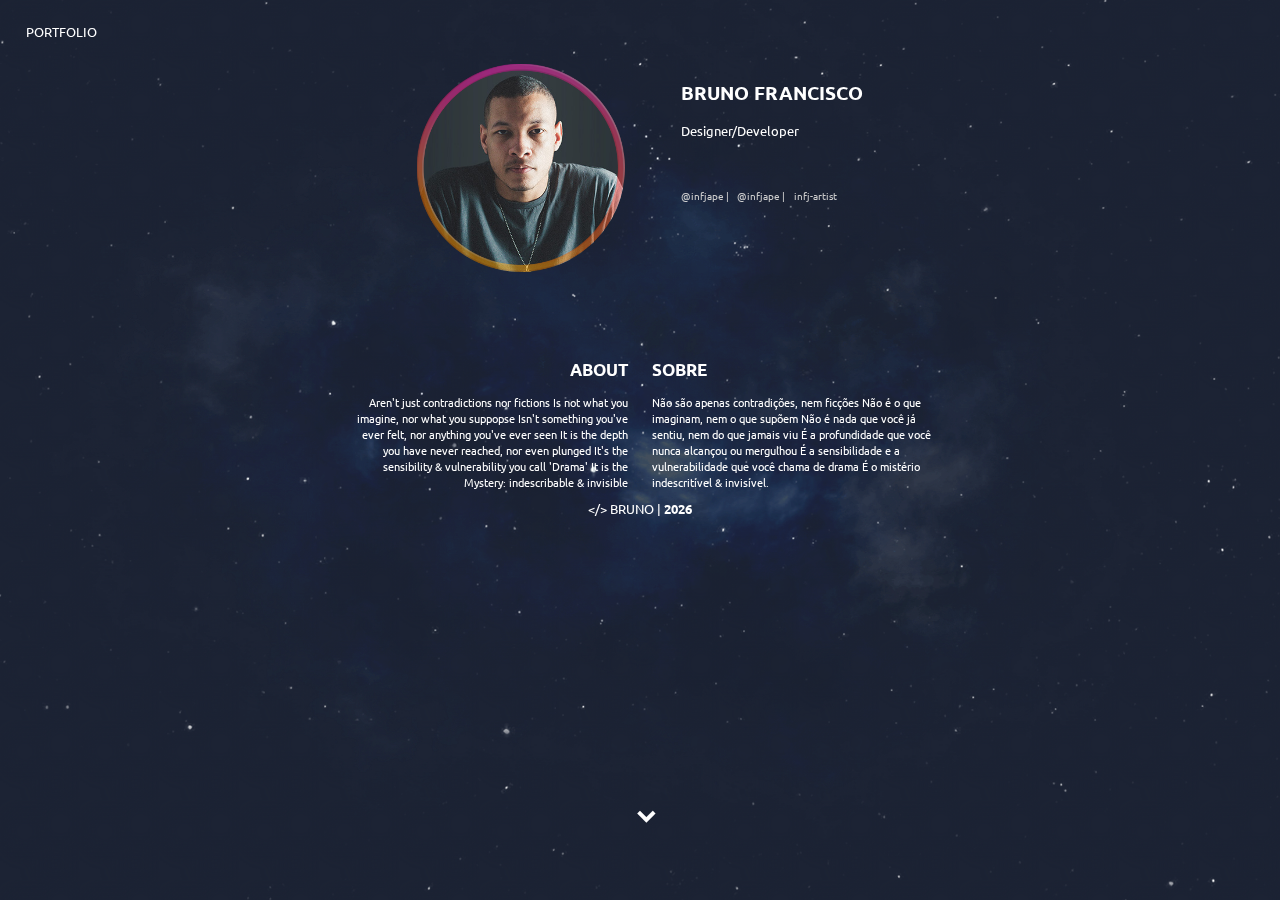
==== index.html @ a32430fe "React Site!" ====
<!doctype html><html lang="en"><head><meta charset="utf-8"/><link rel="icon" href="/favicon.ico"/><meta name="viewport" content="width=device-width,initial-scale=1"/><meta name="theme-color" content="#000000"/><meta name="description" content="Web site created using create-react-app"/><link href="https://fonts.googleapis.com/css2?family=Ubuntu:ital,wght@0,300;0,400;0,500;0,700;1,300;1,400;1,500;1,700&display=swap" rel="stylesheet"><link rel="apple-touch-icon" href="/logo192.png"/><link rel="manifest" href="/manifest.json"/><title>BRVN</title><link href="/static/css/main.09703f34.chunk.css" rel="stylesheet"></head><body id="root"><noscript>You need to enable JavaScript to run this app.</noscript><script>!function(e){function r(r){for(var n,l,a=r[0],f=r[1],i=r[2],p=0,s=[];p<a.length;p++)l=a[p],Object.prototype.hasOwnProperty.call(o,l)&&o[l]&&s.push(o[l][0]),o[l]=0;for(n in f)Object.prototype.hasOwnProperty.call(f,n)&&(e[n]=f[n]);for(c&&c(r);s.length;)s.shift()();return u.push.apply(u,i||[]),t()}function t(){for(var e,r=0;r<u.length;r++){for(var t=u[r],n=!0,a=1;a<t.length;a++){var f=t[a];0!==o[f]&&(n=!1)}n&&(u.splice(r--,1),e=l(l.s=t[0]))}return e}var n={},o={1:0},u=[];function l(r){if(n[r])return n[r].exports;var t=n[r]={i:r,l:!1,exports:{}};return e[r].call(t.exports,t,t.exports,l),t.l=!0,t.exports}l.m=e,l.c=n,l.d=function(e,r,t){l.o(e,r)||Object.defineProperty(e,r,{enumerable:!0,get:t})},l.r=function(e){"undefined"!=typeof Symbol&&Symbol.toStringTag&&Object.defineProperty(e,Symbol.toStringTag,{value:"Module"}),Object.defineProperty(e,"__esModule",{value:!0})},l.t=function(e,r){if(1&r&&(e=l(e)),8&r)return e;if(4&r&&"object"==typeof e&&e&&e.__esModule)return e;var t=Object.create(null);if(l.r(t),Object.defineProperty(t,"default",{enumerable:!0,value:e}),2&r&&"string"!=typeof e)for(var n in e)l.d(t,n,function(r){return e[r]}.bind(null,n));return t},l.n=function(e){var r=e&&e.__esModule?function(){return e.default}:function(){return e};return l.d(r,"a",r),r},l.o=function(e,r){return Object.prototype.hasOwnProperty.call(e,r)},l.p="/";var a=this["webpackJsonpbruno-react"]=this["webpackJsonpbruno-react"]||[],f=a.push.bind(a);a.push=r,a=a.slice();for(var i=0;i<a.length;i++)r(a[i]);var c=f;t()}([])</script><script src="/static/js/2.c629d17c.chunk.js"></script><script src="/static/js/main.47f96153.chunk.js"></script></body></html>
---- static/css/main.09703f34.chunk.css ----
body{margin:0;font-family:-apple-system,BlinkMacSystemFont,"Segoe UI","Roboto","Oxygen","Ubuntu","Cantarell","Fira Sans","Droid Sans","Helvetica Neue",sans-serif;-webkit-font-smoothing:antialiased;-moz-osx-font-smoothing:grayscale}code{font-family:source-code-pro,Menlo,Monaco,Consolas,"Courier New",monospace}.arrow{bottom:100px}.arrow,.arrow2{border:solid #fff;border-width:0 5px 5px 0;display:inline-block;padding:3px;background:transparent;left:50%;-webkit-animation:blink 1s infinite;animation:blink 1s infinite;height:5px;width:5px;position:absolute;transform:rotate(45deg);-webkit-transform:rotate(45deg)}.arrow2{bottom:10px}@-webkit-keyframes blink{0%{opacity:0}to{opacity:1}}@keyframes blink{0%{opacity:0}to{opacity:1}}.article-prev p{overflow:hidden;text-overflow:ellipsis;max-width:300px;max-height:40px;margin-top:5px}.thumb{height:150px;background-size:cover;background-position:50%}.article-prev h2{max-width:300px}.article-prev{display:flex;max-width:1000px;position:relative;left:50%;transform:translateX(-50%) skewy(3deg);flex-wrap:wrap}.article-prev div:hover{transform:translateY(-1%);transition:.3s}.article-prev div a{text-decoration:none}.article-prev div a:hover{text-decoration:underline}em{color:#aaa!important;font-size:12px;letter-spacing:3px}.article-prev div{margin:0;padding:10px;cursor:pointer}.article-prev div img{width:295px;height:150px;border-radius:8px}#blog{display:none;background:#fff;margin-top:150px;transform:skewy(-3deg)}#blogg{transform:skewy(3deg) translateX(-50%) translateY(-30px);text-align:center;padding:20px;background:#1c2334;width:100px;position:relative;left:50%;color:#fff!important}#blog *{color:#1c2334}@media screen and (max-width:639px){.article-prev{padding-left:20px;padding-right:30px}.article-prev div{width:100%}}.full-post{height:100%;width:100%;max-width:1200px;color:#1c2334;position:relative;left:50%;transform:translateX(-50%);padding:50px;background:#fff}.featured{height:405px;width:720px;background-size:cover;background-position:50%;margin:auto}.post{margin-bottom:20px;border-bottom:1px solid #bbb;padding-bottom:50px;display:none}#unm{position:-webkit-sticky;position:sticky;top:50px;float:right;transform:translateX(40px);background:transparent;border:0;font-weight:700;font-size:25px;cursor:pointer}#fullBlog{background:#eee;position:absolute;top:0;left:0;width:100%;height:auto;z-index:99;padding-bottom:100px}.post h2{font-size:45px}.post p{padding:90px;font-size:18px;line-height:1.4}em{line-height:0}.FadeIn{position:absolute}.FadeIn,.overlay{width:100%;height:100%;left:0;top:0}.overlay{position:fixed;background:rgba(0,0,0,.8);z-index:9}.first{height:720px;width:405px;background-repeat:no-repeat!important;top:50%;transform:translate(-50%,-50%);background-size:cover!important;border:1px solid hsla(0,0%,100%,.08);background-position:50%!important;border-radius:5px;transition:.3s;z-index:99}.first,.progress{position:absolute;left:50%}.progress{width:394px;height:3px;border-radius:3px;background:hsla(0,0%,100%,.3);transform:translateY(15%) translateX(-50%);z-index:9;top:-2.5%}.close{border:0;background:transparent;color:#eee;font-size:20px;margin-top:10px;font-family:"Ubuntu";cursor:pointer;font-weight:100;position:absolute;right:-10%}.bar{width:0;height:2.8px;background:#aaa;transition:9.8s}@media screen and (max-width:600px){.first{height:100%!important;width:100%!important}.progress{width:98%;top:1.5%}}.loader{border:6px solid hsla(0,0%,100%,.3);border-top-color:#ccc;height:30px;width:30px;border-radius:50%;-webkit-animation:spin 4s linear;animation:spin 4s linear;position:absolute;top:50%;left:50%;transform:translate(-50%,-50%);-webkit-filter:blur(.8px);filter:blur(.8px)}@-webkit-keyframes spin{0%{transform:translate(-50%,-50%) rotate(0deg)}to{transform:translate(-50%,-50%) rotate(3turn)}}@keyframes spin{0%{transform:translate(-50%,-50%) rotate(0deg)}to{transform:translate(-50%,-50%) rotate(3turn)}}@media screen and (max-width:600px){.close{color:#eee;text-shadow:0 0 3px #000;right:1%!important}}.msg,.send{position:absolute;bottom:30px;height:30px}.msg{left:50%;transform:translateX(-65%);width:60%;color:#ccc;text-indent:20px}.msg,.send{border:1px solid #ccc;border-radius:20px;background:transparent}.send{right:15%;color:#fff;width:30px;transform:rotate(-40deg);transition:.2s ease-in-out}.msg:focus{border-color:#fff;color:#fff}body{background:url(/static/media/stars.90c266f7.png) #1c2334;color:#fff;font-family:Ubuntu;transition:.1s ease-in-out}.twinkling{background-image:url(/static/media/twinkling.aee19545.png);background-repeat:repeat;z-index:-1!important;-webkit-animation:move-twink-back 100s linear infinite;animation:move-twink-back 100s linear infinite;position:fixed;transition:.1s ease-in-out}.Nebula,.twinkling{height:100%;width:100%}.Nebula{position:absolute;left:50%;top:50%;transform:translate(-50%,-50%);opacity:.2;mix-blend-mode:hard-light;pointer-events:none}@keyframes move-twink-back{0%{background-position:0 0}to{background-position:-10000px 5000px}}@-webkit-keyframes move-twink-back{0%{background-position:0 0}to{background-position:-10000px 5000px}}@keyframes move-clouds-back{0%{background-position:0 0}to{background-position:10000px 0}}@-webkit-keyframes move-clouds-back{0%{background-position:0 0}to{background-position:10000px 0}}header{height:60px;width:100%}header a{position:relative;top:40%;left:2%;color:#fff;text-decoration:none;line-height:2}.Profile{width:80%;padding:20px;display:flex;justify-content:center;position:relative;left:50%;transform:translateX(-50%)}.Profile a{color:#ccc;text-decoration:none;font-size:13px;transition:.2s;margin-right:8px}.Profile a:hover{color:#fff}.Profilefoto{width:260px;height:260px;background:url(/static/media/dev2.d7943724.jpg);background-size:180%;background-position-y:0;background-position-x:50%;border-radius:50%;background-repeat:no-repeat;margin-right:70px}.border{height:260px;min-width:260px;-webkit-animation:spins 5s linear infinite;animation:spins 5s linear infinite;background-size:contain;opacity:.5;position:absolute;background:url(/static/media/border.c4820d7c.png);background-repeat:no-repeat;background-size:cover;background-position:50%;transition:.3s}.Profilefoto:hover .boder{transform:rotate(10000deg)}@-webkit-keyframes spins{0%{transform:rotate(0deg)}to{transform:rotate(1turn)}}@keyframes spins{0%{transform:rotate(0deg)}to{transform:rotate(1turn)}}::-webkit-scrollbar{width:10px}::-webkit-scrollbar-thumb,::-webkit-scrollbar-track{background:transparent}::-webkit-scrollbar-thumb:hover{background:#555}.Text{width:90%;display:flex;justify-content:center;position:relative;left:50%;transform:translateX(-50%) translateY(25%)}.Text div{margin:5px;padding:10px;font-size:14px;max-width:350px;min-width:300px}.Text div:first-of-type{text-align:right}footer{position:relative;width:100%;height:100px;bottom:0}footer span{position:absolute;left:50%;top:50%;transform:translate(-50%,-50%)}@media screen and (max-width:700px){.Text{flex-direction:column}.Text div{position:relative;left:50%;transform:translateX(-50%);max-width:80%!important}.Profile{flex-direction:column}.Profilefoto,.ProfileText{position:relative;left:50%;transform:translateX(-50%);max-width:80%!important}header a{left:10%!important}footer{bottom:-300px}body{overflow:visible;overflow-x:hidden}}@media screen and (max-width:1369px){body{zoom:.8}}
/*# sourceMappingURL=main.09703f34.chunk.css.map */
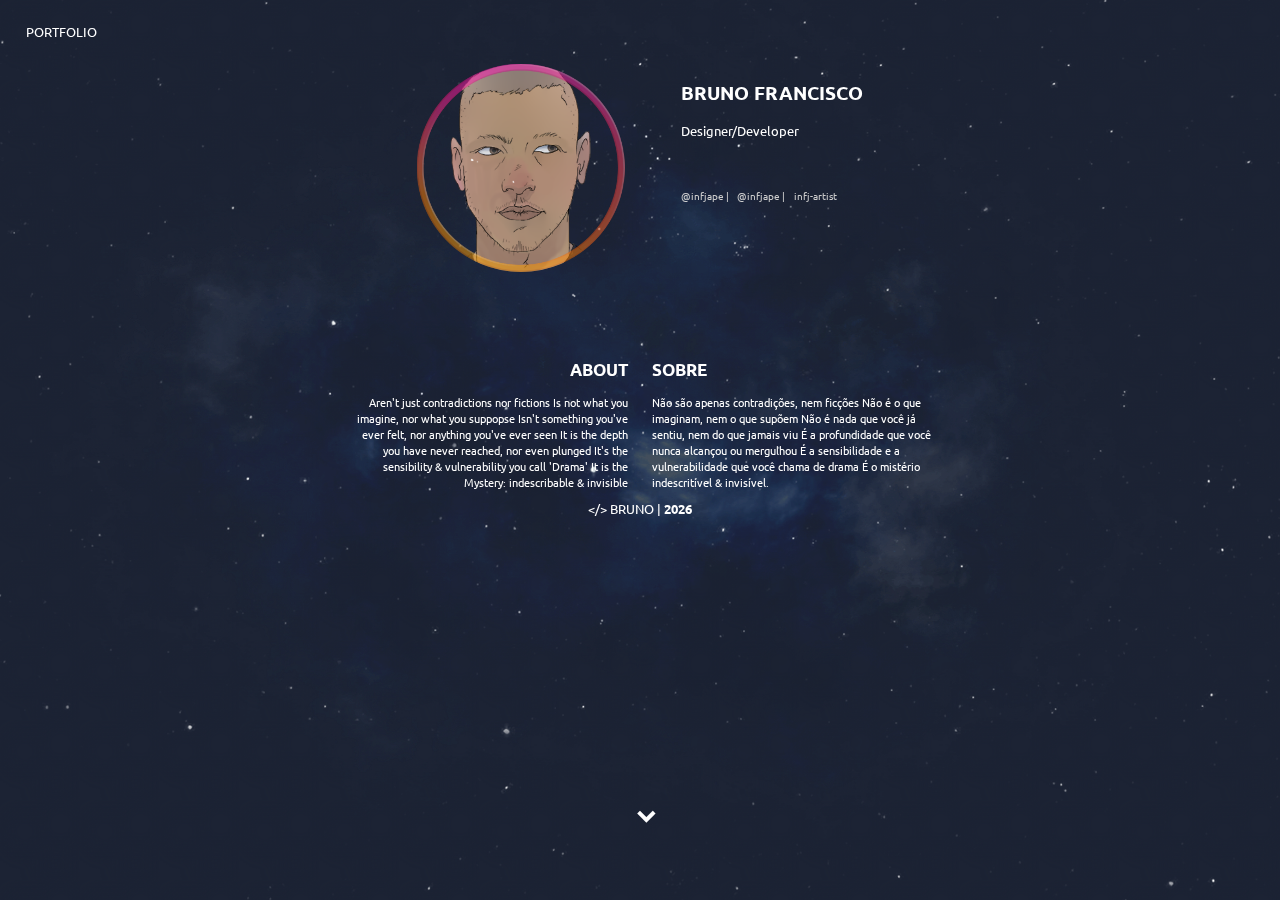
==== commit 18b4b38c: "Hotfix!" ====
--- a/index.html
+++ b/index.html
@@ -1 +1 @@
-<!doctype html><html lang="en"><head><meta charset="utf-8"/><link rel="icon" href="/favicon.ico"/><meta name="viewport" content="width=device-width,initial-scale=1"/><meta name="theme-color" content="#000000"/><meta name="description" content="Web site created using create-react-app"/><link href="https://fonts.googleapis.com/css2?family=Ubuntu:ital,wght@0,300;0,400;0,500;0,700;1,300;1,400;1,500;1,700&display=swap" rel="stylesheet"><link rel="apple-touch-icon" href="/logo192.png"/><link rel="manifest" href="/manifest.json"/><title>BRVN</title><link href="/static/css/main.09703f34.chunk.css" rel="stylesheet"></head><body id="root"><noscript>You need to enable JavaScript to run this app.</noscript><script>!function(e){function r(r){for(var n,l,a=r[0],f=r[1],i=r[2],p=0,s=[];p<a.length;p++)l=a[p],Object.prototype.hasOwnProperty.call(o,l)&&o[l]&&s.push(o[l][0]),o[l]=0;for(n in f)Object.prototype.hasOwnProperty.call(f,n)&&(e[n]=f[n]);for(c&&c(r);s.length;)s.shift()();return u.push.apply(u,i||[]),t()}function t(){for(var e,r=0;r<u.length;r++){for(var t=u[r],n=!0,a=1;a<t.length;a++){var f=t[a];0!==o[f]&&(n=!1)}n&&(u.splice(r--,1),e=l(l.s=t[0]))}return e}var n={},o={1:0},u=[];function l(r){if(n[r])return n[r].exports;var t=n[r]={i:r,l:!1,exports:{}};return e[r].call(t.exports,t,t.exports,l),t.l=!0,t.exports}l.m=e,l.c=n,l.d=function(e,r,t){l.o(e,r)||Object.defineProperty(e,r,{enumerable:!0,get:t})},l.r=function(e){"undefined"!=typeof Symbol&&Symbol.toStringTag&&Object.defineProperty(e,Symbol.toStringTag,{value:"Module"}),Object.defineProperty(e,"__esModule",{value:!0})},l.t=function(e,r){if(1&r&&(e=l(e)),8&r)return e;if(4&r&&"object"==typeof e&&e&&e.__esModule)return e;var t=Object.create(null);if(l.r(t),Object.defineProperty(t,"default",{enumerable:!0,value:e}),2&r&&"string"!=typeof e)for(var n in e)l.d(t,n,function(r){return e[r]}.bind(null,n));return t},l.n=function(e){var r=e&&e.__esModule?function(){return e.default}:function(){return e};return l.d(r,"a",r),r},l.o=function(e,r){return Object.prototype.hasOwnProperty.call(e,r)},l.p="/";var a=this["webpackJsonpbruno-react"]=this["webpackJsonpbruno-react"]||[],f=a.push.bind(a);a.push=r,a=a.slice();for(var i=0;i<a.length;i++)r(a[i]);var c=f;t()}([])</script><script src="/static/js/2.c629d17c.chunk.js"></script><script src="/static/js/main.47f96153.chunk.js"></script></body></html>+<!doctype html><html lang="en"><head><meta charset="utf-8"/><link rel="icon" href="/favicon.ico"/><meta name="viewport" content="width=device-width,initial-scale=1"/><meta name="theme-color" content="#000000"/><meta name="description" content="Web site created using create-react-app"/><link href="https://fonts.googleapis.com/css2?family=Ubuntu:ital,wght@0,300;0,400;0,500;0,700;1,300;1,400;1,500;1,700&display=swap" rel="stylesheet"><link rel="apple-touch-icon" href="/logo192.png"/><link rel="manifest" href="/manifest.json"/><title>BRVN</title><link href="/static/css/main.29bd976e.chunk.css" rel="stylesheet"></head><body id="root"><noscript>You need to enable JavaScript to run this app.</noscript><script>!function(e){function r(r){for(var n,l,a=r[0],f=r[1],i=r[2],p=0,s=[];p<a.length;p++)l=a[p],Object.prototype.hasOwnProperty.call(o,l)&&o[l]&&s.push(o[l][0]),o[l]=0;for(n in f)Object.prototype.hasOwnProperty.call(f,n)&&(e[n]=f[n]);for(c&&c(r);s.length;)s.shift()();return u.push.apply(u,i||[]),t()}function t(){for(var e,r=0;r<u.length;r++){for(var t=u[r],n=!0,a=1;a<t.length;a++){var f=t[a];0!==o[f]&&(n=!1)}n&&(u.splice(r--,1),e=l(l.s=t[0]))}return e}var n={},o={1:0},u=[];function l(r){if(n[r])return n[r].exports;var t=n[r]={i:r,l:!1,exports:{}};return e[r].call(t.exports,t,t.exports,l),t.l=!0,t.exports}l.m=e,l.c=n,l.d=function(e,r,t){l.o(e,r)||Object.defineProperty(e,r,{enumerable:!0,get:t})},l.r=function(e){"undefined"!=typeof Symbol&&Symbol.toStringTag&&Object.defineProperty(e,Symbol.toStringTag,{value:"Module"}),Object.defineProperty(e,"__esModule",{value:!0})},l.t=function(e,r){if(1&r&&(e=l(e)),8&r)return e;if(4&r&&"object"==typeof e&&e&&e.__esModule)return e;var t=Object.create(null);if(l.r(t),Object.defineProperty(t,"default",{enumerable:!0,value:e}),2&r&&"string"!=typeof e)for(var n in e)l.d(t,n,function(r){return e[r]}.bind(null,n));return t},l.n=function(e){var r=e&&e.__esModule?function(){return e.default}:function(){return e};return l.d(r,"a",r),r},l.o=function(e,r){return Object.prototype.hasOwnProperty.call(e,r)},l.p="/";var a=this["webpackJsonpbruno-react"]=this["webpackJsonpbruno-react"]||[],f=a.push.bind(a);a.push=r,a=a.slice();for(var i=0;i<a.length;i++)r(a[i]);var c=f;t()}([])</script><script src="/static/js/2.89b40d92.chunk.js"></script><script src="/static/js/main.5d5e5e51.chunk.js"></script></body></html>--- a/static/css/main.29bd976e.chunk.css
+++ b/static/css/main.29bd976e.chunk.css
@@ -0,0 +1,2 @@
+body{margin:0;font-family:-apple-system,BlinkMacSystemFont,"Segoe UI","Roboto","Oxygen","Ubuntu","Cantarell","Fira Sans","Droid Sans","Helvetica Neue",sans-serif;-webkit-font-smoothing:antialiased;-moz-osx-font-smoothing:grayscale}code{font-family:source-code-pro,Menlo,Monaco,Consolas,"Courier New",monospace}.arrow{bottom:100px}.arrow,.arrow2{border:solid #fff;border-width:0 5px 5px 0;display:inline-block;padding:3px;background:transparent;left:50%;-webkit-animation:blink 1s infinite;animation:blink 1s infinite;height:5px;width:5px;position:absolute;transform:rotate(45deg);-webkit-transform:rotate(45deg)}.arrow2{bottom:10px}@-webkit-keyframes blink{0%{opacity:0}to{opacity:1}}@keyframes blink{0%{opacity:0}to{opacity:1}}.article-prev p{overflow:hidden;text-overflow:ellipsis;max-width:300px;max-height:40px;margin-top:5px}.thumb{height:150px;background-size:cover;background-position:50%}.article-prev h2{max-width:300px}.article-prev{display:flex;max-width:1000px;position:relative;left:50%;transform:translateX(-50%) skewy(3deg);flex-wrap:wrap}.article-prev div:hover{transform:translateY(-1%);transition:.3s}.article-prev div a{text-decoration:none}.article-prev div a:hover{text-decoration:underline}em{color:#aaa!important;font-size:12px;letter-spacing:3px}.article-prev div{margin:0;padding:10px;cursor:pointer}.article-prev div img{width:295px;height:150px;border-radius:8px}#blog{display:none;background:#fff;margin-top:150px;transform:skewy(-3deg)}#blogg{transform:skewy(3deg) translateX(-50%) translateY(-30px);text-align:center;padding:20px;background:#1c2334;width:100px;position:relative;left:50%;color:#fff!important}#blog *{color:#1c2334}@media screen and (max-width:639px){.article-prev{padding-left:20px;padding-right:30px}.article-prev div{width:100%}}.full-post{height:100%;width:100%;max-width:1200px;color:#1c2334;position:relative;left:50%;transform:translateX(-50%);padding:50px;background:#fff}.featured{height:405px;width:720px;background-size:cover;background-position:50%;margin:auto}.post{margin-bottom:20px;border-bottom:1px solid #bbb;padding-bottom:50px;display:none}#unm{position:-webkit-sticky;position:sticky;top:50px;float:right;transform:translateX(40px);background:transparent;border:0;font-weight:700;font-size:25px;cursor:pointer}#fullBlog{background:#eee;position:absolute;top:0;left:0;width:100%;height:auto;z-index:99;padding-bottom:100px}.post h2{font-size:45px}.post p{padding:90px;font-size:18px;line-height:1.4;text-align:justify}@media screen and (max-width:1370px){.post p{padding-right:250px}}em{line-height:0}.sideBar{height:100%;background:transparent;width:320px;position:absolute;top:0;z-index:9999;right:8%;padding:20px;border-radius:8px;overflow-y:scroll}@media screen and (max-width:1370px){.sideBar{right:0;padding:0;width:300px}.post p{padding-right:300px}.featured{margin-left:90px}}.sideBar::-webkit-scrollbar{width:15px}.sideBar::-webkit-scrollbar-track{background:#ddd}.sideBar::-webkit-scrollbar-thumb{background:#fff;width:8px}.FadeIn{position:absolute}.FadeIn,.overlay{width:100%;height:100%;left:0;top:0}.overlay{position:fixed;background:rgba(0,0,0,.8);z-index:9}.first{height:720px;width:405px;background-repeat:no-repeat!important;top:50%;transform:translate(-50%,-50%);background-size:cover!important;border:1px solid hsla(0,0%,100%,.08);background-position:50%!important;border-radius:5px;transition:.3s;z-index:99}.first,.progress{position:absolute;left:50%}.progress{width:394px;height:3px;border-radius:3px;background:hsla(0,0%,100%,.3);transform:translateY(15%) translateX(-50%);z-index:9;top:-2.5%}.close{border:0;background:transparent;color:#eee;font-size:20px;margin-top:10px;font-family:"Ubuntu";cursor:pointer;font-weight:100;position:absolute;right:-10%}.bar{width:0;height:2.8px;background:#aaa;transition:9.8s}@media screen and (max-width:600px){.first{height:100%!important;width:100%!important}.progress{width:98%;top:1.5%}}.loader{border:6px solid hsla(0,0%,100%,.3);border-top-color:#ccc;height:30px;width:30px;border-radius:50%;-webkit-animation:spin 4s linear;animation:spin 4s linear;position:absolute;top:50%;left:50%;transform:translate(-50%,-50%);-webkit-filter:blur(.8px);filter:blur(.8px)}@-webkit-keyframes spin{0%{transform:translate(-50%,-50%) rotate(0deg)}to{transform:translate(-50%,-50%) rotate(3turn)}}@keyframes spin{0%{transform:translate(-50%,-50%) rotate(0deg)}to{transform:translate(-50%,-50%) rotate(3turn)}}@media screen and (max-width:600px){.close{color:#eee;text-shadow:0 0 3px #000;right:1%!important}}.msg,.send{position:absolute;bottom:30px;height:30px}.msg{left:50%;transform:translateX(-65%);width:60%;color:#ccc;text-indent:20px}.msg,.send{border:1px solid #ccc;border-radius:20px;background:transparent}.send{right:15%;color:#fff;width:30px;transform:rotate(-40deg);transition:.2s ease-in-out}.msg:focus{border-color:#fff;color:#fff}body{background:url(/static/media/stars.90c266f7.png) #1c2334;color:#fff;font-family:Ubuntu;transition:.1s ease-in-out}.twinkling{background-image:url(/static/media/twinkling.aee19545.png);background-repeat:repeat;z-index:-1!important;-webkit-animation:move-twink-back 100s linear infinite;animation:move-twink-back 100s linear infinite;position:fixed;transition:.1s ease-in-out}.Nebula,.twinkling{height:100%;width:100%}.Nebula{position:absolute;left:50%;top:50%;transform:translate(-50%,-50%);opacity:.2;mix-blend-mode:hard-light;pointer-events:none}@keyframes move-twink-back{0%{background-position:0 0}to{background-position:-10000px 5000px}}@-webkit-keyframes move-twink-back{0%{background-position:0 0}to{background-position:-10000px 5000px}}@keyframes move-clouds-back{0%{background-position:0 0}to{background-position:10000px 0}}@-webkit-keyframes move-clouds-back{0%{background-position:0 0}to{background-position:10000px 0}}header{height:60px;width:100%}header a{position:relative;top:40%;left:2%;color:#fff;text-decoration:none;line-height:2}.Profile{width:80%;padding:20px;display:flex;justify-content:center;position:relative;left:50%;transform:translateX(-50%)}.Profile a{color:#ccc;text-decoration:none;font-size:13px;transition:.2s;margin-right:8px}.Profile a:hover{color:#fff}.Profilefoto{width:260px;height:260px;background:url(/static/media/dev.d0b50754.png);background-size:130%;background-position:50%;border-radius:50%;background-repeat:no-repeat;margin-right:70px}.border{height:260px;min-width:260px;-webkit-animation:spins 5s linear infinite;animation:spins 5s linear infinite;background-size:contain;opacity:.5;position:absolute;background:url(/static/media/border.c4820d7c.png);background-repeat:no-repeat;background-size:cover;background-position:50%;transition:.3s}.Profilefoto:hover .boder{transform:rotate(10000deg)}@-webkit-keyframes spins{0%{transform:rotate(0deg)}to{transform:rotate(1turn)}}@keyframes spins{0%{transform:rotate(0deg)}to{transform:rotate(1turn)}}::-webkit-scrollbar{width:10px}::-webkit-scrollbar-thumb,::-webkit-scrollbar-track{background:transparent}::-webkit-scrollbar-thumb:hover{background:#555}.Text{width:90%;display:flex;justify-content:center;position:relative;left:50%;transform:translateX(-50%) translateY(25%)}.Text div{margin:5px;padding:10px;font-size:14px;max-width:350px;min-width:300px}.Text div:first-of-type{text-align:right}footer{position:relative;width:100%;height:100px;bottom:0}footer span{position:absolute;left:50%;top:50%;transform:translate(-50%,-50%)}@media screen and (max-width:700px){.Text{flex-direction:column}.Text div{position:relative;left:50%;transform:translateX(-50%);max-width:80%!important}.Profile{flex-direction:column}.Profilefoto,.ProfileText{position:relative;left:50%;transform:translateX(-50%);max-width:80%!important}header a{left:10%!important}footer{bottom:-300px}body{overflow:visible;overflow-x:hidden}}@media screen and (max-width:1369px){body{zoom:.8}}
+/*# sourceMappingURL=main.29bd976e.chunk.css.map */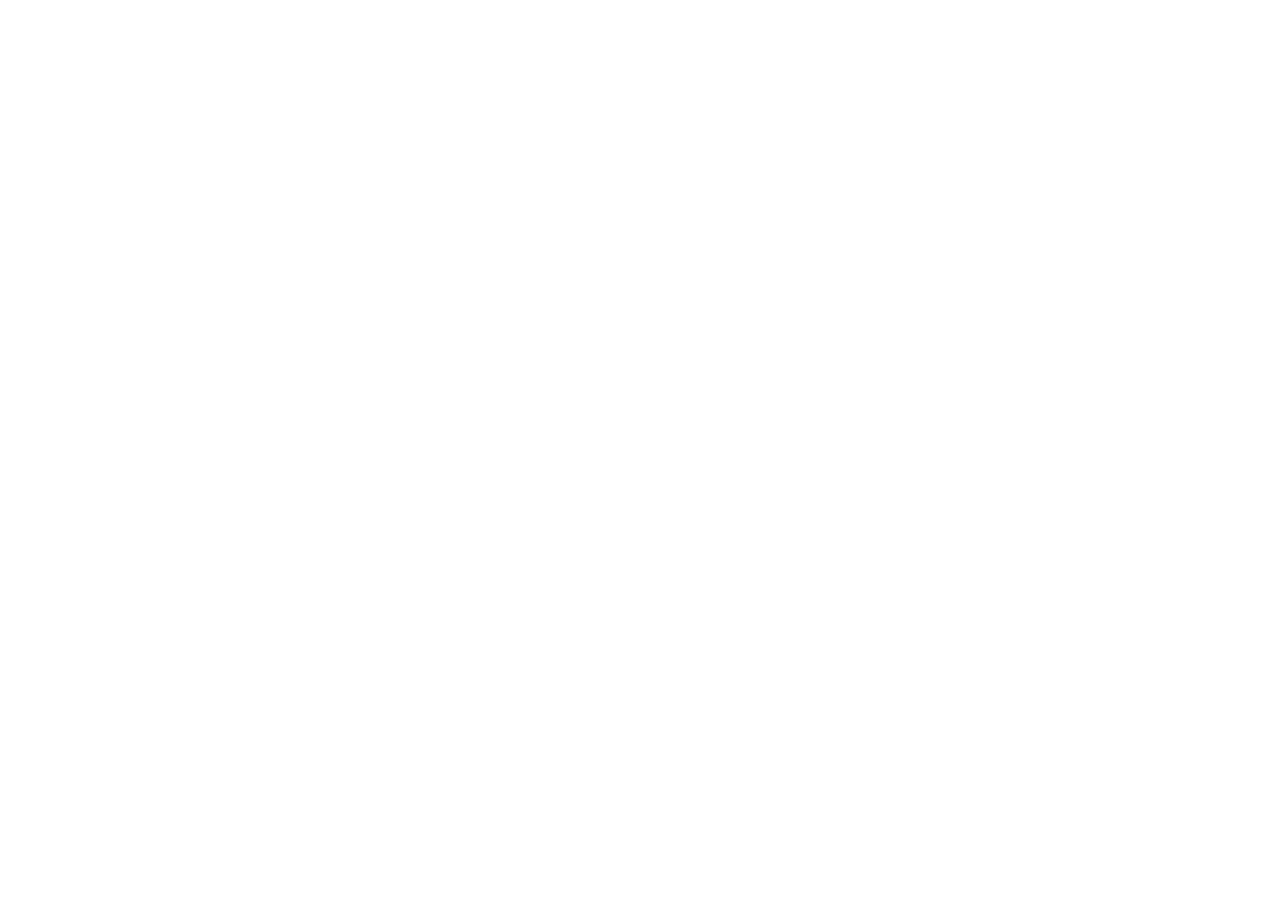
==== commit ac763e95: "Update index.html" ====
--- a/index.html
+++ b/index.html
@@ -1 +1 @@
-<!doctype html><html lang="en"><head><meta charset="utf-8"/><link rel="icon" href="/favicon.ico"/><meta name="viewport" content="width=device-width,initial-scale=1"/><meta name="theme-color" content="#000000"/><meta name="description" content="Web site created using create-react-app"/><link href="https://fonts.googleapis.com/css2?family=Ubuntu:ital,wght@0,300;0,400;0,500;0,700;1,300;1,400;1,500;1,700&display=swap" rel="stylesheet"><link rel="apple-touch-icon" href="/logo192.png"/><link rel="manifest" href="/manifest.json"/><title>BRVN</title><link href="/static/css/main.29bd976e.chunk.css" rel="stylesheet"></head><body id="root"><noscript>You need to enable JavaScript to run this app.</noscript><script>!function(e){function r(r){for(var n,l,a=r[0],f=r[1],i=r[2],p=0,s=[];p<a.length;p++)l=a[p],Object.prototype.hasOwnProperty.call(o,l)&&o[l]&&s.push(o[l][0]),o[l]=0;for(n in f)Object.prototype.hasOwnProperty.call(f,n)&&(e[n]=f[n]);for(c&&c(r);s.length;)s.shift()();return u.push.apply(u,i||[]),t()}function t(){for(var e,r=0;r<u.length;r++){for(var t=u[r],n=!0,a=1;a<t.length;a++){var f=t[a];0!==o[f]&&(n=!1)}n&&(u.splice(r--,1),e=l(l.s=t[0]))}return e}var n={},o={1:0},u=[];function l(r){if(n[r])return n[r].exports;var t=n[r]={i:r,l:!1,exports:{}};return e[r].call(t.exports,t,t.exports,l),t.l=!0,t.exports}l.m=e,l.c=n,l.d=function(e,r,t){l.o(e,r)||Object.defineProperty(e,r,{enumerable:!0,get:t})},l.r=function(e){"undefined"!=typeof Symbol&&Symbol.toStringTag&&Object.defineProperty(e,Symbol.toStringTag,{value:"Module"}),Object.defineProperty(e,"__esModule",{value:!0})},l.t=function(e,r){if(1&r&&(e=l(e)),8&r)return e;if(4&r&&"object"==typeof e&&e&&e.__esModule)return e;var t=Object.create(null);if(l.r(t),Object.defineProperty(t,"default",{enumerable:!0,value:e}),2&r&&"string"!=typeof e)for(var n in e)l.d(t,n,function(r){return e[r]}.bind(null,n));return t},l.n=function(e){var r=e&&e.__esModule?function(){return e.default}:function(){return e};return l.d(r,"a",r),r},l.o=function(e,r){return Object.prototype.hasOwnProperty.call(e,r)},l.p="/";var a=this["webpackJsonpbruno-react"]=this["webpackJsonpbruno-react"]||[],f=a.push.bind(a);a.push=r,a=a.slice();for(var i=0;i<a.length;i++)r(a[i]);var c=f;t()}([])</script><script src="/static/js/2.89b40d92.chunk.js"></script><script src="/static/js/main.5d5e5e51.chunk.js"></script></body></html>+<!doctype html><html lang="en"><head> <script>(function(w,d,s,l,i){w[l]=w[l]||[];w[l].push({'gtm.start':new Date().getTime(),event:'gtm.js'});var f=d.getElementsByTagName(s)[0],j=d.createElement(s),dl=l!='dataLayer'?'&l='+l:'';j.async=true;j.src='https://www.googletagmanager.com/gtm.js?id='+i+dl;f.parentNode.insertBefore(j,f);})(window,document,'script','dataLayer','GTM-PGF6KGP');</script> <script async src="https://www.googletagmanager.com/gtag/js?id=G-W9SLM8ECPN"></script> <script>window.dataLayer=window.dataLayer||[];function gtag(){dataLayer.push(arguments);} gtag('js',new Date());gtag('config','G-W9SLM8ECPN');</script> <meta name="google-site-verification" content="UHTjfFyy1Ca95RhzawNWJoB82U7zR3pKhgsbXtvmAjI" /><meta charset="utf-8"><link rel="icon" href="favicon.ico"><meta name="viewport" content="width=device-width,initial-scale=1"><meta name="theme-color" content="#000000"><meta name="description" content="Não são apenas contradições, nem ficções Não é o que imaginam, nem o que supõem Não é nada que você já sentiu, nem do que jamais viu É a profundidade que você nunca alcançou ou mergulhou É a sensibilidade e a vulnerabilidade que você chama de drama É o mistério indescritível & invisível."><link rel="apple-touch-icon" href="logo192.png"><link rel="manifest" href="manifest.json"> <noscript><iframe src="https://www.googletagmanager.com/ns.html?id=GTM-PGF6KGP" height="0" width="0" style="display:none;visibility:hidden"></iframe></noscript><meta charset="utf-8"><title>BRUNO FRANCISCO | &#60;DESIGNER-DEVELOPER/&#62;</title><link href="/static/css/main.6c4b746a.chunk.css" rel="stylesheet"></head><body id="root"><noscript>You need to enable JavaScript to run this app.</noscript> <script>!function(e){function r(r){for(var n,l,a=r[0],f=r[1],i=r[2],p=0,s=[];p<a.length;p++)l=a[p],Object.prototype.hasOwnProperty.call(o,l)&&o[l]&&s.push(o[l][0]),o[l]=0;for(n in f)Object.prototype.hasOwnProperty.call(f,n)&&(e[n]=f[n]);for(c&&c(r);s.length;)s.shift()();return u.push.apply(u,i||[]),t()} function t(){for(var e,r=0;r<u.length;r++){for(var t=u[r],n=!0,a=1;a<t.length;a++){var f=t[a];0!==o[f]&&(n=!1)} n&&(u.splice(r--,1),e=l(l.s=t[0]))} return e} var n={},o={1:0},u=[];function l(r){if(n[r])return n[r].exports;var t=n[r]={i:r,l:!1,exports:{}};return e[r].call(t.exports,t,t.exports,l),t.l=!0,t.exports} l.m=e,l.c=n,l.d=function(e,r,t){l.o(e,r)||Object.defineProperty(e,r,{enumerable:!0,get:t})},l.r=function(e){"undefined"!=typeof Symbol&&Symbol.toStringTag&&Object.defineProperty(e,Symbol.toStringTag,{value:"Module"}),Object.defineProperty(e,"__esModule",{value:!0})},l.t=function(e,r){if(1&r&&(e=l(e)),8&r)return e;if(4&r&&"object"==typeof e&&e&&e.__esModule)return e;var t=Object.create(null);if(l.r(t),Object.defineProperty(t,"default",{enumerable:!0,value:e}),2&r&&"string"!=typeof e) for(var n in e)l.d(t,n,function(r){return e[r]}.bind(null,n));return t},l.n=function(e){var r=e&&e.__esModule?function(){return e.default}:function(){return e};return l.d(r,"a",r),r},l.o=function(e,r){return Object.prototype.hasOwnProperty.call(e,r)},l.p="/";var a=this["webpackJsonpbruno-react"]=this["webpackJsonpbruno-react"]||[],f=a.push.bind(a);a.push=r,a=a.slice();for(var i=0;i<a.length;i++)r(a[i]);var c=f;t()}([])</script> <script src="/static/js/2.89b40d92.chunk.js"></script> <script src="/static/js/main.1aaf6582.chunk.js"></script> </body></html>